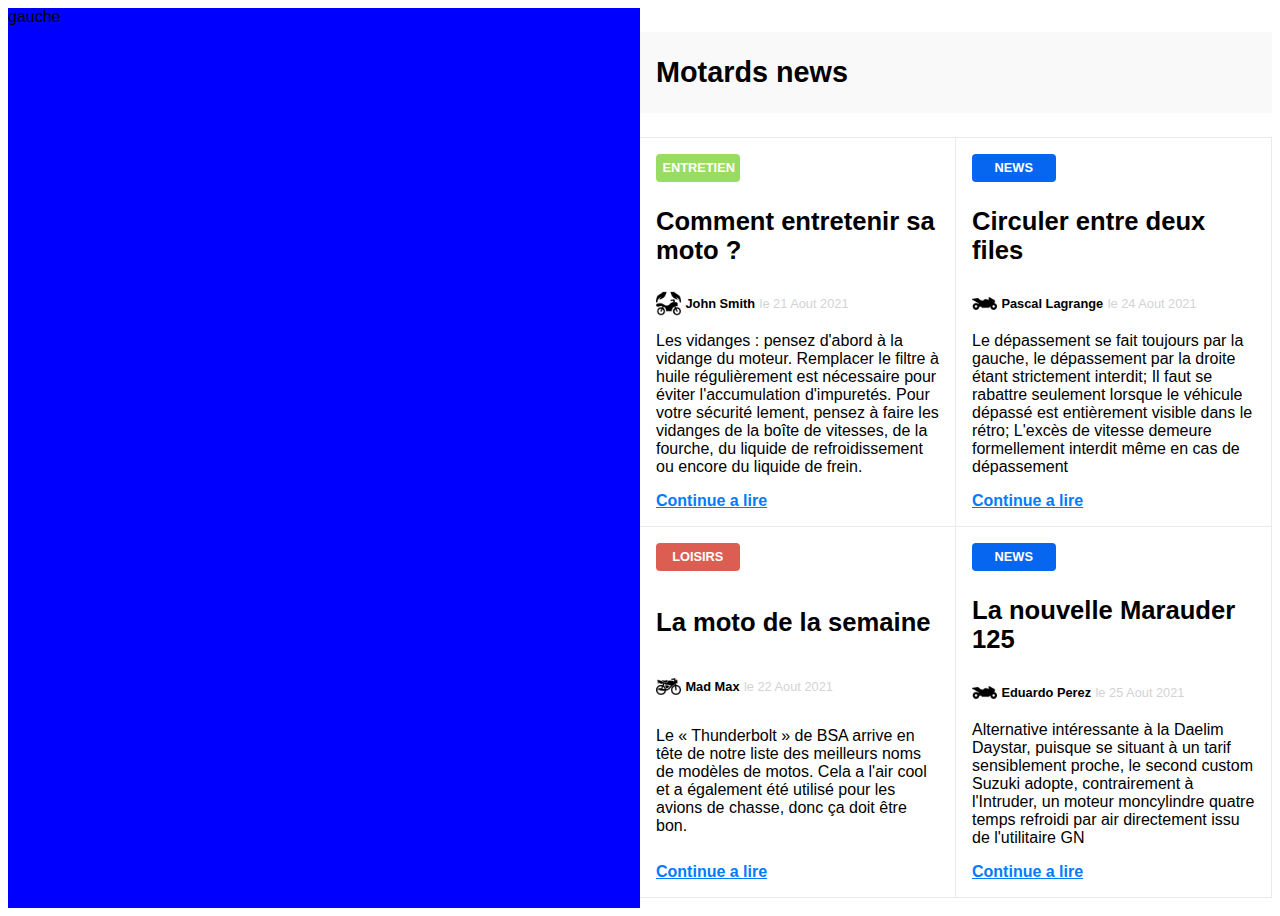
==== html/index.html @ b259f5bc "content right side ok" ====
<!DOCTYPE html>
<html lang="fr">

<head>
    <meta charset="UTF-8">
    <meta name="viewport" content="width=device-width, initial-scale=1.0">
    <link rel="stylesheet" href="/css/styles.css" />
    <title>Bikers</title>
</head>

<body>
    <div class="container">
        <div class="container__left">
            gauche
        </div>
        <div class="container__right">
            <h2 class="news--title">Motards news</h2>
            <div class="articles">
                <article class="article">
                    <span class="article__category article__category--maintenance">Entretien</span>
                    <h3 class="article__title">Comment entretenir sa moto ?</h3>
                    <div class="article__info">
                        <img class="article__info__picture" src="/moto.png" />
                        <span class="article__info__author">John Smith</span>
                        <span class="article__info__date">le 21 Aout 2021</span>
                    </div>
                    <p class="article__content">

                        Les vidanges : pensez d'abord à la vidange du moteur.
                        Remplacer le filtre à huile régulièrement est nécessaire
                        pour éviter l'accumulation d'impuretés. Pour votre sécurité
                        lement, pensez à faire les vidanges de la boîte de vitesses,
                        de la fourche, du liquide de refroidissement ou encore du
                        liquide de frein.
                    </p>
                    <a class="article__read"> Continue a lire</a>
                    <!-- https://www.lelynx.fr/assurance-moto/couverture/contrat/obligations/entretien/ -->
                </article>
                <article class="article">
                    <span class="article__category article__category--news">News</span>
                    <h3 class="article__title">Circuler entre deux files</h3>
                    <div class="article__info">
                        <img class="article__info__picture" src="/moto-de-course.png" />
                        <span class="article__info__author">Pascal Lagrange</span>
                        <span class="article__info__date">le 24 Aout 2021</span>
                    </div>
                    <p class="article__content">

                        Le dépassement se fait toujours par la gauche,
                        le dépassement par la droite étant strictement
                        interdit; Il faut se rabattre seulement lorsque
                        le véhicule dépassé est entièrement visible dans
                        le rétro; L'excès de vitesse demeure formellement
                        interdit même en cas de dépassement
                    </p>
                    <a class="article__read"> Continue a lire</a>
                    <!-- https://www.lelynx.fr/assurance-moto/couverture/contrat/obligations/entretien/ -->
                </article>
                <article class="article">
                    <span class="article__category article__category--favourite">Loisirs</span>
                    <h3 class="article__title">La moto de la semaine</h3>
                    <div class="article__info">
                        <img class="article__info__picture" src="/moto-noire.png" />
                        <span class="article__info__author">Mad Max</span>
                        <span class="article__info__date">le 22 Aout 2021</span>
                    </div>
                    <p class="article__content">

                        Le « Thunderbolt » de BSA arrive en tête de notre liste des meilleurs
                        noms de modèles de motos. Cela a l'air cool et a également été utilisé
                        pour les avions de chasse, donc ça doit être bon.
                    </p>
                    <a class="article__read"> Continue a lire</a>
                    <!-- https://www.lelynx.fr/assurance-moto/couverture/contrat/obligations/entretien/ -->
                </article>
                <article class="article">
                    <span class="article__category article__category--news">News</span>
                    <h3 class="article__title">La nouvelle Marauder 125 </h3>
                    <div class="article__info">
                        <img class="article__info__picture" src="/moto-de-course.png" />
                        <span class="article__info__author">Eduardo Perez</span>
                        <span class="article__info__date">le 25 Aout 2021</span>
                    </div>
                    <p class="article__content">

                        Alternative intéressante à la Daelim Daystar, puisque se
                        situant à un tarif sensiblement proche, le second custom
                        Suzuki adopte, contrairement à l'Intruder, un moteur
                        moncylindre quatre temps refroidi par air directement
                        issu de l'utilitaire GN
                    </p>
                    <a class="article__read"> Continue a lire</a>
                    <!-- https://www.lelynx.fr/assurance-moto/couverture/contrat/obligations/entretien/ -->
                </article>

            </div>
        </div>

    </div>

</body>

</html>
---- css/styles.css ----
body {
    font-family: sans-serif;
}

.container {
    display: flex;
    /* height: 100%; */

}

.container__left {
    width: 50%;
    height: 100vh;
    background-color: blue;

}

.container__right {
    width: 50%;
    height: 100vh;
    
}

.news--title {
    font-weight: bold;
    font-size: 1.8rem;
    padding:1.5rem 1rem;
    background-color: #f9f9f9;
}

.articles {
    
    display: flex;
    /* autorise le retour a la ligne des éléments qui dépassent */
    flex-wrap: wrap;
    border-bottom: 1px solid #eaeaea;
}

.article {
    background-color: white;
    width: 50%;
    padding: 1rem;
    box-sizing: border-box;
    border: 1px solid #eaeaea;
    border-left: none;
    border-bottom: none;
    /* nos items prennent 50% de la largeur du parent. */
    display: flex;
    flex-direction: column;
    justify-content: space-between;
}

.article__category {
    text-transform: uppercase;
    color: white;
    font-weight: bold;
    padding: 0.4rem;
    border-radius: 4px;
    font-size: 0.8rem;
    text-align: center;

    
}

.article__category--maintenance {
    background-color: #98DC62;
    width: 25%;
}

.article__category--news {
    background-color: #0766F0;
    width: 25%;
}

.article__category--favourite {
    background-color: #DC5E53;
    width: 25%;
}

.article__title {
    font-weight: bold;
    font-size: 1.6rem;

}

.article__info {}

.article__info__picture {
    width: 25px;
    height: 25px;
    vertical-align: middle;

}

.article__info__author {
    font-weight: bold;
    font-size: 0.8rem;
}

.article__info__date {
    color: lightgray;
    font-size: 0.8rem;
}

.article__content {}

.article__read {
    font-weight: bold;
    color:#007bff;
    text-decoration: underline ;
    cursor: pointer;
}
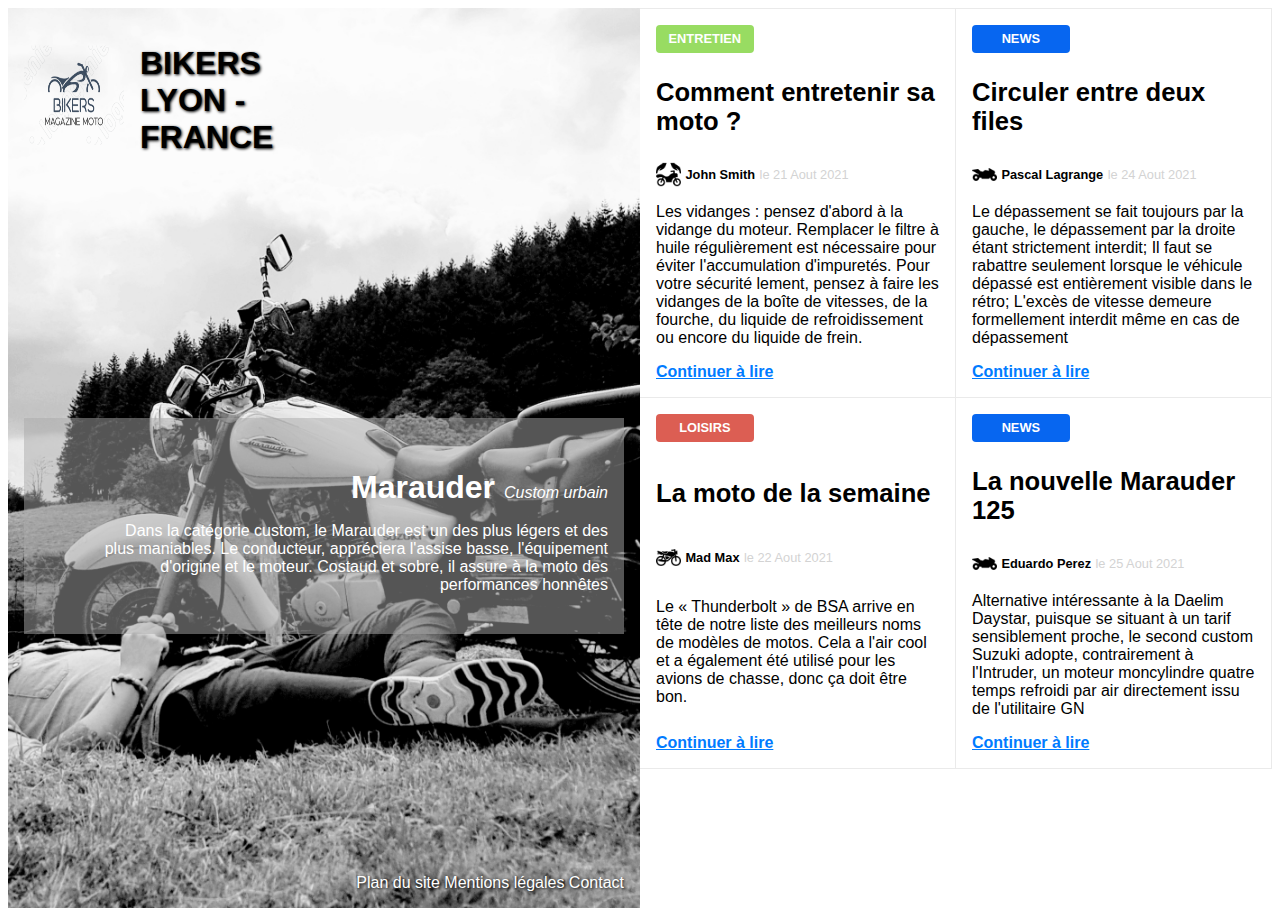
==== commit 4a8e6de2: "Integration html et css" ====
--- a/html/index.html
+++ b/html/index.html
@@ -11,10 +11,30 @@
 <body>
     <div class="container">
         <div class="container__left">
-            gauche
+            <h1 class="title">
+                <img alt="Logo Bikers" class="title__img" src="/9701669.png" />
+                <span class="title__text">
+                    Bikers Lyon - France
+                </span>
+            </h1>
+            <div class="intro">
+                <h2 class="intro__title">
+                    Marauder
+                    <span class="intro__subtitle">Custom urbain</span>
+                </h2>
+                <p> Dans la catégorie custom, le Marauder est un des plus légers et
+                    des plus maniables. Le conducteur, appréciera l'assise basse,
+                    l'équipement d'origine et le moteur. Costaud et sobre, il assure à la moto des performances honnêtes
+                </p class="intro__desc">
+            </div>
+            <nav class="bottom-links">
+                <a>Plan du site</a>
+                <a>Mentions légales</a>
+                <a>Contact</a>
+            </nav>
         </div>
         <div class="container__right">
-            <h2 class="news--title">Motards news</h2>
+
             <div class="articles">
                 <article class="article">
                     <span class="article__category article__category--maintenance">Entretien</span>
@@ -33,7 +53,7 @@
                         de la fourche, du liquide de refroidissement ou encore du
                         liquide de frein.
                     </p>
-                    <a class="article__read"> Continue a lire</a>
+                    <a class="article__read"> Continuer à lire</a>
                     <!-- https://www.lelynx.fr/assurance-moto/couverture/contrat/obligations/entretien/ -->
                 </article>
                 <article class="article">
@@ -53,7 +73,7 @@
                         le rétro; L'excès de vitesse demeure formellement
                         interdit même en cas de dépassement
                     </p>
-                    <a class="article__read"> Continue a lire</a>
+                    <a class="article__read"> Continuer à lire</a>
                     <!-- https://www.lelynx.fr/assurance-moto/couverture/contrat/obligations/entretien/ -->
                 </article>
                 <article class="article">
@@ -70,7 +90,7 @@
                         noms de modèles de motos. Cela a l'air cool et a également été utilisé
                         pour les avions de chasse, donc ça doit être bon.
                     </p>
-                    <a class="article__read"> Continue a lire</a>
+                    <a class="article__read"> Continuer à lire</a>
                     <!-- https://www.lelynx.fr/assurance-moto/couverture/contrat/obligations/entretien/ -->
                 </article>
                 <article class="article">
@@ -89,7 +109,7 @@
                         moncylindre quatre temps refroidi par air directement
                         issu de l'utilitaire GN
                     </p>
-                    <a class="article__read"> Continue a lire</a>
+                    <a class="article__read"> Continuer à lire</a>
                     <!-- https://www.lelynx.fr/assurance-moto/couverture/contrat/obligations/entretien/ -->
                 </article>
 
--- a/css/styles.css
+++ b/css/styles.css
@@ -11,13 +11,73 @@
 .container__left {
     width: 50%;
     height: 100vh;
-    background-color: blue;
+    background-image: url('/jpg.jpg');
+    background-size: cover;
+    background-position: center;
+    display: flex;
+    flex-direction: column;
+    justify-content: space-between;
+    box-sizing: border-box;
+    padding: 1rem 1rem;
+    /* position: relative; */
+
 
 }
 
+.title{
+    color:black;
+    text-transform:uppercase;
+    font-size: 2rem;
+    width: 250px;
+    display: flex;
+    align-items: flex-start;
+}
+.title__text {
+    font-weight: bold;
+    text-shadow: 1px 1px 3px rgba(0, 0, 0, 1);
+  }
+  
+  .title__img {
+    width: 100px;
+    height: 100px;
+    margin-right: 1rem;
+  }
+  
+.intro {
+    /* rgba : le a = l'alpha = la transparence. entre 0 et 1 */
+    background-color: rgba(170, 170, 170, 0.5);
+    color: white;
+    padding: 1.5rem 1rem 1.5rem 5rem;
+    text-align: right;
+}
+.intro__title {
+    font-size: 2rem;
+    font-weight: bold;
+    margin-bottom: 1rem;
+}
+.intro__subtitle {
+    font-size: 1rem;
+    font-style: italic;
+    font-weight: normal;
+}
+.intro__desc {
+    line-height: 1.2rem;
+}
+.bottom-links {
+    color: white;
+    text-align: right;
+    text-shadow: 1px 1px 3px rgba(0, 0, 0, 1);
+    cursor: pointer;
+    /* position: absolute;
+    bottom:0.5rem ;
+    right:1rem ; */
+}
+/* fin section left articles*/
+/* Section right articles*/
 .container__right {
     width: 50%;
     height: 100vh;
+    overflow-y: scroll;
     
 }
 
@@ -64,17 +124,17 @@
 
 .article__category--maintenance {
     background-color: #98DC62;
-    width: 25%;
+    width: 30%;
 }
 
 .article__category--news {
     background-color: #0766F0;
-    width: 25%;
+    width: 30%;
 }
 
 .article__category--favourite {
     background-color: #DC5E53;
-    width: 25%;
+    width: 30%;
 }
 
 .article__title {
@@ -98,7 +158,7 @@
 }
 
 .article__info__date {
-    color: lightgray;
+    color: lightgrey;
     font-size: 0.8rem;
 }
 
@@ -109,4 +169,6 @@
     color:#007bff;
     text-decoration: underline ;
     cursor: pointer;
-}+}
+
+/* fin section right articles*/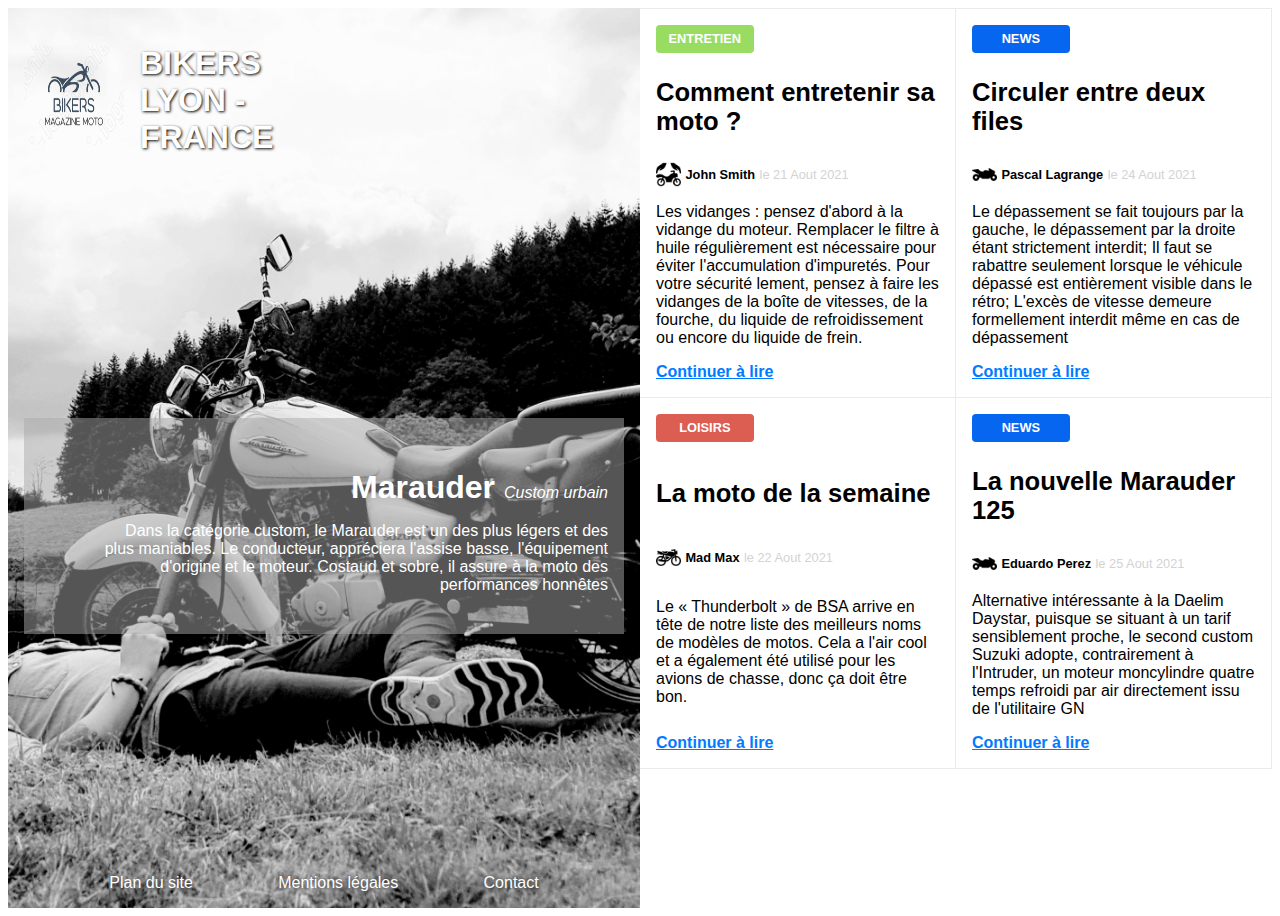
==== commit 3d3201a1: "html et css page sitemap" ====
--- a/html/index.html
+++ b/html/index.html
@@ -4,15 +4,16 @@
 <head>
     <meta charset="UTF-8">
     <meta name="viewport" content="width=device-width, initial-scale=1.0">
+    <meta http-equiv="X-UA-Compatible" content="ie=edge">
     <link rel="stylesheet" href="/css/styles.css" />
     <title>Bikers</title>
 </head>
 
-<body>
+<body id="home-page">
     <div class="container">
-        <div class="container__left">
+        <div id="container__left">
             <h1 class="title">
-                <img alt="Logo Bikers" class="title__img" src="/9701669.png" />
+                <img href="/html/index.html" alt="Logo Bikers" class="title__img" src="/images/9701669.png" />
                 <span class="title__text">
                     Bikers Lyon - France
                 </span>
@@ -28,19 +29,19 @@
                 </p class="intro__desc">
             </div>
             <nav class="bottom-links">
-                <a>Plan du site</a>
-                <a>Mentions légales</a>
-                <a>Contact</a>
+                <a target="blank" href="/html/sitemap.html">Plan du site</a>
+                <a href="#">Mentions légales</a>
+                <a target="blank" href="/html/contact.html">Contact</a>
             </nav>
         </div>
-        <div class="container__right">
+        <div id="container__right">
 
             <div class="articles">
                 <article class="article">
                     <span class="article__category article__category--maintenance">Entretien</span>
                     <h3 class="article__title">Comment entretenir sa moto ?</h3>
                     <div class="article__info">
-                        <img class="article__info__picture" src="/moto.png" />
+                        <img class="article__info__picture" src="/images/moto.png" />
                         <span class="article__info__author">John Smith</span>
                         <span class="article__info__date">le 21 Aout 2021</span>
                     </div>
@@ -60,7 +61,7 @@
                     <span class="article__category article__category--news">News</span>
                     <h3 class="article__title">Circuler entre deux files</h3>
                     <div class="article__info">
-                        <img class="article__info__picture" src="/moto-de-course.png" />
+                        <img class="article__info__picture" src="/images/moto-de-course.png" />
                         <span class="article__info__author">Pascal Lagrange</span>
                         <span class="article__info__date">le 24 Aout 2021</span>
                     </div>
@@ -80,7 +81,7 @@
                     <span class="article__category article__category--favourite">Loisirs</span>
                     <h3 class="article__title">La moto de la semaine</h3>
                     <div class="article__info">
-                        <img class="article__info__picture" src="/moto-noire.png" />
+                        <img class="article__info__picture" src="/images/moto-noire.png" />
                         <span class="article__info__author">Mad Max</span>
                         <span class="article__info__date">le 22 Aout 2021</span>
                     </div>
@@ -97,7 +98,7 @@
                     <span class="article__category article__category--news">News</span>
                     <h3 class="article__title">La nouvelle Marauder 125 </h3>
                     <div class="article__info">
-                        <img class="article__info__picture" src="/moto-de-course.png" />
+                        <img class="article__info__picture" src="/images/moto-de-course.png" />
                         <span class="article__info__author">Eduardo Perez</span>
                         <span class="article__info__date">le 25 Aout 2021</span>
                     </div>
--- a/css/styles.css
+++ b/css/styles.css
@@ -1,174 +1,343 @@
 body {
-    font-family: sans-serif;
+  font-family: sans-serif;
 }
 
 .container {
-    display: flex;
-    /* height: 100%; */
-
-}
-
-.container__left {
-    width: 50%;
-    height: 100vh;
-    background-image: url('/jpg.jpg');
-    background-size: cover;
-    background-position: center;
-    display: flex;
-    flex-direction: column;
-    justify-content: space-between;
-    box-sizing: border-box;
-    padding: 1rem 1rem;
-    /* position: relative; */
-
-
-}
-
-.title{
-    color:black;
-    text-transform:uppercase;
-    font-size: 2rem;
-    width: 250px;
-    display: flex;
-    align-items: flex-start;
-}
+  display: flex;
+  /* height: 100%; */
+}
+
+#container__left {
+  width: 50%;
+  height: 100vh;
+  background-image: url('/images/jpg.jpg');
+  background-size: cover;
+  background-position: center;
+  display: flex;
+  flex-direction: column;
+  justify-content: space-between;
+  box-sizing: border-box;
+  padding: 1rem 1rem
+}
+
+.contact #container__left {
+  background-image: url('/images/aerial.jpg');
+  /* <a href="https://fr.freepik.com/photos/nature">Nature photo créé par wirestock - fr.freepik.com</a> */
+  background-size: cover;
+  background-position: center;
+}
+
+.title {
+  color: black;
+  text-transform: uppercase;
+  font-size: 2rem;
+  width: 250px;
+  display: flex;
+  align-items: flex-start;
+}
+
 .title__text {
-    font-weight: bold;
-    text-shadow: 1px 1px 3px rgba(0, 0, 0, 1);
-  }
-  
-  .title__img {
-    width: 100px;
-    height: 100px;
-    margin-right: 1rem;
-  }
-  
+  font-weight: bold;
+  text-shadow: 1px 1px 3px rgba(0, 0, 0, 1);
+  color: white;
+}
+
+.title__img {
+  width: 100px;
+  height: 100px;
+  margin-right: 1rem;
+  color: white;
+}
+
 .intro {
-    /* rgba : le a = l'alpha = la transparence. entre 0 et 1 */
-    background-color: rgba(170, 170, 170, 0.5);
-    color: white;
-    padding: 1.5rem 1rem 1.5rem 5rem;
-    text-align: right;
-}
+  /* rgba : le a = l'alpha = la transparence. entre 0 et 1 */
+  background-color: rgba(170, 170, 170, 0.5);
+  color: white;
+  padding: 1.5rem 1rem 1.5rem 5rem;
+  text-align: right;
+}
+
 .intro__title {
-    font-size: 2rem;
-    font-weight: bold;
-    margin-bottom: 1rem;
-}
+  font-size: 2rem;
+  font-weight: bold;
+  margin-bottom: 1rem;
+}
+
 .intro__subtitle {
-    font-size: 1rem;
-    font-style: italic;
-    font-weight: normal;
-}
+  font-size: 1rem;
+  font-style: italic;
+  font-weight: normal;
+}
+
 .intro__desc {
-    line-height: 1.2rem;
-}
+  line-height: 1.2rem;
+}
+
 .bottom-links {
-    color: white;
-    text-align: right;
-    text-shadow: 1px 1px 3px rgba(0, 0, 0, 1);
-    cursor: pointer;
-    /* position: absolute;
-    bottom:0.5rem ;
-    right:1rem ; */
-}
+  color: white;
+  text-align: right;
+  cursor: pointer;
+  display: flex;
+  justify-content: space-evenly;
+}
+
+.bottom-links a {
+  text-decoration: none;
+  color: white;
+  text-shadow: 0 0 4px #333;
+}
+
 /* fin section left articles*/
+
 /* Section right articles*/
-.container__right {
-    width: 50%;
-    height: 100vh;
-    overflow-y: scroll;
-    
+#container__right {
+  width: 50%;
+  height: 100vh;
+  overflow-y: scroll;
 }
 
 .news--title {
-    font-weight: bold;
-    font-size: 1.8rem;
-    padding:1.5rem 1rem;
-    background-color: #f9f9f9;
+  font-weight: bold;
+  font-size: 1.8rem;
+  padding: 1.5rem 1rem;
+  background-color: #f9f9f9;
 }
 
 .articles {
-    
-    display: flex;
-    /* autorise le retour a la ligne des éléments qui dépassent */
-    flex-wrap: wrap;
-    border-bottom: 1px solid #eaeaea;
+
+  display: flex;
+  /* autorise le retour a la ligne des éléments qui dépassent */
+  flex-wrap: wrap;
+  border-bottom: 1px solid #eaeaea;
 }
 
 .article {
-    background-color: white;
-    width: 50%;
-    padding: 1rem;
-    box-sizing: border-box;
-    border: 1px solid #eaeaea;
-    border-left: none;
-    border-bottom: none;
-    /* nos items prennent 50% de la largeur du parent. */
-    display: flex;
-    flex-direction: column;
-    justify-content: space-between;
+  background-color: white;
+  width: 50%;
+  padding: 1rem;
+  box-sizing: border-box;
+  border: 1px solid #eaeaea;
+  border-left: none;
+  border-bottom: none;
+  /* nos items prennent 50% de la largeur du parent. */
+  display: flex;
+  flex-direction: column;
+  justify-content: space-between;
 }
 
 .article__category {
-    text-transform: uppercase;
-    color: white;
-    font-weight: bold;
-    padding: 0.4rem;
-    border-radius: 4px;
-    font-size: 0.8rem;
-    text-align: center;
-
-    
+  text-transform: uppercase;
+  color: white;
+  font-weight: bold;
+  padding: 0.4rem;
+  border-radius: 4px;
+  font-size: 0.8rem;
+  text-align: center;
 }
 
 .article__category--maintenance {
-    background-color: #98DC62;
-    width: 30%;
+  background-color: #98DC62;
+  width: 30%;
 }
 
 .article__category--news {
-    background-color: #0766F0;
-    width: 30%;
+  background-color: #0766F0;
+  width: 30%;
 }
 
 .article__category--favourite {
-    background-color: #DC5E53;
-    width: 30%;
+  background-color: #DC5E53;
+  width: 30%;
 }
 
 .article__title {
-    font-weight: bold;
-    font-size: 1.6rem;
-
-}
-
-.article__info {}
+  font-weight: bold;
+  font-size: 1.6rem;
+
+}
+
 
 .article__info__picture {
-    width: 25px;
-    height: 25px;
-    vertical-align: middle;
+  width: 25px;
+  height: 25px;
+  vertical-align: middle;
 
 }
 
 .article__info__author {
-    font-weight: bold;
-    font-size: 0.8rem;
+  font-weight: bold;
+  font-size: 0.8rem;
 }
 
 .article__info__date {
-    color: lightgrey;
-    font-size: 0.8rem;
-}
-
-.article__content {}
+  color: lightgrey;
+  font-size: 0.8rem;
+}
+
 
 .article__read {
-    font-weight: bold;
-    color:#007bff;
-    text-decoration: underline ;
-    cursor: pointer;
-}
-
-/* fin section right articles*/+  font-weight: bold;
+  color: #007bff;
+  text-decoration: underline;
+  cursor: pointer;
+}
+
+/* fin section right articles*/
+
+/* section formulaire 
+  } */
+#container-header {
+  border-bottom: 1px solid #eaeaea;
+  padding: 1em 2em;
+  background-color: #f9f9f9;
+
+}
+
+#contact {
+  display: flex;
+  padding: 2em;
+  margin: 2em;
+  border: 1px solid #eaeaea;
+}
+
+#form {
+  width: 100%;
+}
+
+#form fieldset {
+  border-left: 1px solid #4cced3;
+  padding: .5em 1em 0;
+  margin-bottom: 2em;
+}
+
+#form legend {
+  margin-left: -.3em;
+  font-size: 1.1em;
+}
+
+.form-row {
+  display: flex;
+  margin-bottom: .4em;
+}
+
+.form-row .label {
+  flex-basis: 30%;
+  margin: 0;
+  padding-right: 3%;
+}
+
+/* tous les enfants direct d'un élément ayant la class form-row */
+/* sauf les .label, vu qu'ils ont des règles plus spécifiques définies juste au dessus 😉 */
+.form-row>* {
+  flex-basis: 70%;
+}
+
+.input-group {
+  display: flex;
+  align-items: center;
+}
+
+.input-group>* {
+  margin: 0 .5em 0 0;
+}
+
+/* moche mais bon, sinon la cochette prend toute la largeur (enfin, 70%), pas sûr que ça rende bien sur tous les navigateurs 🤔 */
+#info {
+  flex-basis: 1em;
+}
+
+#contact input[type=text],
+#contact input[type=email],
+#contact textarea,
+#contact select {
+  background-color: #f9f9f9;
+  border: none;
+  border-bottom: 1px solid #4cced3;
+}
+
+#contact input[type=email] {
+  width: 100%;
+}
+
+#contact textarea {
+  padding: .2em;
+  width: 100%;
+}
+
+#contact button {
+  background-color: #4cced3;
+  color: white;
+  font-weight: 700;
+  border: none;
+  border-radius: 5px;
+  font-size: 1.3em;
+  padding: 5px 10px;
+}
+
+/* fin de section formulaire 
+  } */
+
+/* section plan du site*/
+.sitemap__container {
+  width: 100%;
+  height: 100vh;
+  /* Image par <a href="https://pixabay.com/fr/users/decrand-14902286/?utm_source=link-attribution&amp;utm_medium=referral&amp;utm_campaign=image&amp;utm_content=4854019">decrand</a> de <a href="https://pixabay.com/fr/?utm_source=link-attribution&amp;utm_medium=referral&amp;utm_campaign=image&amp;utm_content=4854019">Pixabay</a> */
+  background-image: url('/images/harley-4854019_1920.jpg');
+  background-size: cover;
+  background-position: center;
+  display: flex;
+  justify-content: space-between;
+  flex-direction: column;
+  box-sizing: border-box;
+  padding: 1rem 1rem
+}
+
+.sitemap__index {
+  color: black;
+  text-transform: uppercase;
+  font-size: 2rem;
+  width: 250px;
+  display: flex;
+  align-items: flex-start;
+}
+
+.sitemap__title {
+
+  color: white;
+  text-transform: uppercase;
+  font-size: 2rem;
+  width: 100%;
+  display: flex;
+  align-items: center;
+  justify-content: space-around;
+  font-weight: bold;
+  text-shadow: 1px 1px 3px rgba(0, 0, 0, 1);
+}
+
+.sitemap__content {
+  display: flex;
+  flex-direction: column;
+  flex-wrap: wrap;
+  align-content: space-around;
+}
+
+.sitemap__link {
+  text-decoration: none;
+  color: white;
+  text-shadow: 1px 1px 3px rgba(0, 0, 0, 1);
+}
+
+.sitemap__home {
+  font-size: 30px;
+  padding: 1.5rem;
+}
+
+.sitemap__nav {
+  font-size: 21px;
+  padding: 1rem 1rem 1rem 5rem;
+}
+
+
+.sitemap__link__point {
+  font-size: 50px;
+}
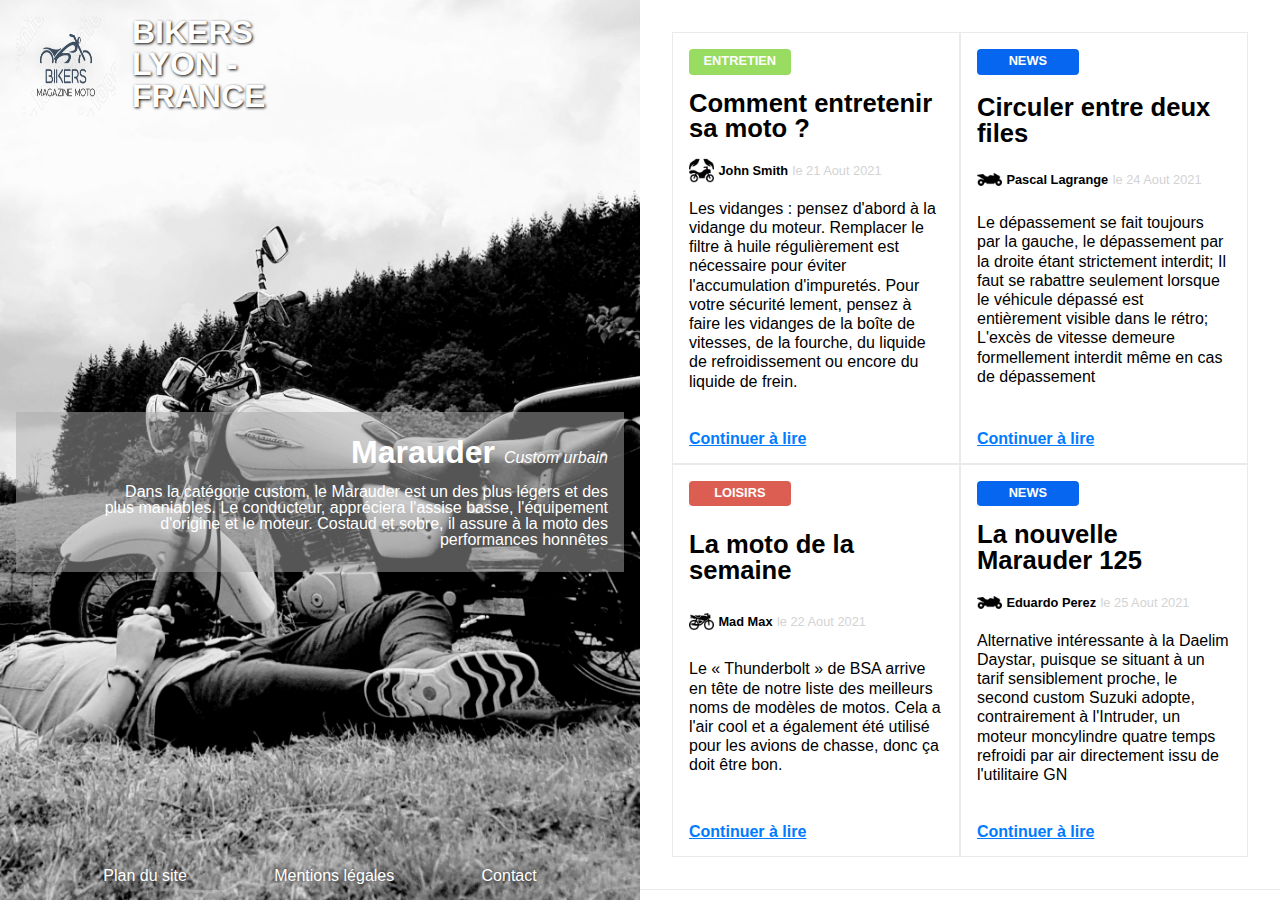
==== commit 49d3f6c8: "Adaptation to responsive home page" ====
--- a/html/index.html
+++ b/html/index.html
@@ -4,7 +4,10 @@
 <head>
     <meta charset="UTF-8">
     <meta name="viewport" content="width=device-width, initial-scale=1.0">
+
+
     <meta http-equiv="X-UA-Compatible" content="ie=edge">
+    <link rel="stylesheet" href="/css/reset.css" />
     <link rel="stylesheet" href="/css/styles.css" />
     <title>Bikers</title>
 </head>
@@ -30,12 +33,11 @@
             </div>
             <nav class="bottom-links">
                 <a target="blank" href="/html/sitemap.html">Plan du site</a>
-                <a href="#">Mentions légales</a>
+                <a target="blank" href="/html/mentions.html">Mentions légales</a>
                 <a target="blank" href="/html/contact.html">Contact</a>
             </nav>
         </div>
         <div id="container__right">
-
             <div class="articles">
                 <article class="article">
                     <span class="article__category article__category--maintenance">Entretien</span>
@@ -46,7 +48,6 @@
                         <span class="article__info__date">le 21 Aout 2021</span>
                     </div>
                     <p class="article__content">
-
                         Les vidanges : pensez d'abord à la vidange du moteur.
                         Remplacer le filtre à huile régulièrement est nécessaire
                         pour éviter l'accumulation d'impuretés. Pour votre sécurité
@@ -54,8 +55,8 @@
                         de la fourche, du liquide de refroidissement ou encore du
                         liquide de frein.
                     </p>
-                    <a class="article__read"> Continuer à lire</a>
-                    <!-- https://www.lelynx.fr/assurance-moto/couverture/contrat/obligations/entretien/ -->
+                    <a href="https://www.lelynx.fr/assurance-moto/couverture/contrat/obligations/entretien/"
+                        class="article__read"> Continuer à lire</a>
                 </article>
                 <article class="article">
                     <span class="article__category article__category--news">News</span>
@@ -66,7 +67,6 @@
                         <span class="article__info__date">le 24 Aout 2021</span>
                     </div>
                     <p class="article__content">
-
                         Le dépassement se fait toujours par la gauche,
                         le dépassement par la droite étant strictement
                         interdit; Il faut se rabattre seulement lorsque
@@ -74,8 +74,8 @@
                         le rétro; L'excès de vitesse demeure formellement
                         interdit même en cas de dépassement
                     </p>
-                    <a class="article__read"> Continuer à lire</a>
-                    <!-- https://www.lelynx.fr/assurance-moto/couverture/contrat/obligations/entretien/ -->
+                    <a href="https://www.lelynx.fr/assurance-moto/securite-routiere/code-route/depassement-dangereux/"
+                        class="article__read"> Continuer à lire</a>
                 </article>
                 <article class="article">
                     <span class="article__category article__category--favourite">Loisirs</span>
@@ -86,13 +86,12 @@
                         <span class="article__info__date">le 22 Aout 2021</span>
                     </div>
                     <p class="article__content">
-
                         Le « Thunderbolt » de BSA arrive en tête de notre liste des meilleurs
                         noms de modèles de motos. Cela a l'air cool et a également été utilisé
                         pour les avions de chasse, donc ça doit être bon.
                     </p>
-                    <a class="article__read"> Continuer à lire</a>
-                    <!-- https://www.lelynx.fr/assurance-moto/couverture/contrat/obligations/entretien/ -->
+                    <a href="https://www.motoplanete.com/BSA/7553/Thunderbolt-650-1962/contact.html"
+                        class="article__read"> Continuer à lire</a>
                 </article>
                 <article class="article">
                     <span class="article__category article__category--news">News</span>
@@ -103,17 +102,15 @@
                         <span class="article__info__date">le 25 Aout 2021</span>
                     </div>
                     <p class="article__content">
-
                         Alternative intéressante à la Daelim Daystar, puisque se
                         situant à un tarif sensiblement proche, le second custom
                         Suzuki adopte, contrairement à l'Intruder, un moteur
                         moncylindre quatre temps refroidi par air directement
                         issu de l'utilitaire GN
                     </p>
-                    <a class="article__read"> Continuer à lire</a>
-                    <!-- https://www.lelynx.fr/assurance-moto/couverture/contrat/obligations/entretien/ -->
+                    <a href="https://125custom.skyrock.com/3072687931-MARAUDER.html" class="article__read"> Continuer à
+                        lire</a>
                 </article>
-
             </div>
         </div>
 
--- a/css/styles.css
+++ b/css/styles.css
@@ -6,6 +6,8 @@
   display: flex;
   /* height: 100%; */
 }
+
+/* Section left articles*/
 
 #container__left {
   width: 50%;
@@ -50,7 +52,6 @@
 }
 
 .intro {
-  /* rgba : le a = l'alpha = la transparence. entre 0 et 1 */
   background-color: rgba(170, 170, 170, 0.5);
   color: white;
   padding: 1.5rem 1rem 1.5rem 5rem;
@@ -61,6 +62,7 @@
   font-size: 2rem;
   font-weight: bold;
   margin-bottom: 1rem;
+  
 }
 
 .intro__subtitle {
@@ -109,6 +111,7 @@
   /* autorise le retour a la ligne des éléments qui dépassent */
   flex-wrap: wrap;
   border-bottom: 1px solid #eaeaea;
+  padding: 2rem;
 }
 
 .article {
@@ -117,9 +120,7 @@
   padding: 1rem;
   box-sizing: border-box;
   border: 1px solid #eaeaea;
-  border-left: none;
-  border-bottom: none;
-  /* nos items prennent 50% de la largeur du parent. */
+
   display: flex;
   flex-direction: column;
   justify-content: space-between;
@@ -137,23 +138,23 @@
 
 .article__category--maintenance {
   background-color: #98DC62;
-  width: 30%;
+  width: 35%;
 }
 
 .article__category--news {
   background-color: #0766F0;
-  width: 30%;
+  width: 35%;
 }
 
 .article__category--favourite {
   background-color: #DC5E53;
-  width: 30%;
+  width: 35%;
 }
 
 .article__title {
   font-weight: bold;
   font-size: 1.6rem;
-
+  margin: 1rem 0rem;
 }
 
 
@@ -174,12 +175,17 @@
   font-size: 0.8rem;
 }
 
+.article__content {
+  margin-top: 1rem;
+  line-height: 1.2rem;
+}
 
 .article__read {
   font-weight: bold;
   color: #007bff;
   text-decoration: underline;
   cursor: pointer;
+  padding-top: 2.5rem;
 }
 
 /* fin section right articles*/
@@ -281,7 +287,6 @@
 .sitemap__container {
   width: 100%;
   height: 100vh;
-  /* Image par <a href="https://pixabay.com/fr/users/decrand-14902286/?utm_source=link-attribution&amp;utm_medium=referral&amp;utm_campaign=image&amp;utm_content=4854019">decrand</a> de <a href="https://pixabay.com/fr/?utm_source=link-attribution&amp;utm_medium=referral&amp;utm_campaign=image&amp;utm_content=4854019">Pixabay</a> */
   background-image: url('/images/harley-4854019_1920.jpg');
   background-size: cover;
   background-position: center;
@@ -301,7 +306,7 @@
   align-items: flex-start;
 }
 
-.sitemap__title {
+.title__page {
 
   color: white;
   text-transform: uppercase;
@@ -341,3 +346,158 @@
 .sitemap__link__point {
   font-size: 50px;
 }
+
+/* Fin de section plan du site*/
+/* Section Mentions légales 
+  } */
+#legal {
+  width: 25%;
+  color: grey;
+  text-shadow: 0px 0px 0px rgb(0 0 0);
+
+}
+
+.legal__container {
+  width: 100%;
+  height: 100vh;
+
+  background-color: white;
+  background-size: cover;
+  background-position: center;
+  display: flex;
+  justify-content: space-between;
+  flex-direction: column;
+  box-sizing: border-box;
+  padding: 1rem 1rem
+}
+
+.legal__sub {
+  font-size: 20px;
+  padding: 0.5rem 2rem;
+  font-weight: bold;
+  width: 201%;
+}
+
+.legal__text {
+  padding: 0rem 3rem;
+  font-size: 16px;
+  width: 100%;
+}
+
+.legal .title__page {
+  color: grey;
+
+}
+
+.legal__link {
+  /* text-decoration: none; */
+  color: grey;
+  text-shadow: 1px 0px 0px rgb(0 0 0);
+}
+
+.legal .bottom-links a {
+  color: grey;
+  text-shadow: 0 0 1px #333;
+  padding: 1rem 0rem;
+}
+
+/* Fin de section Mentions légales 
+  } */
+
+
+
+@media (max-width: 768px) {
+
+  /* Debut responsive pour mobile index.html */
+
+  .articles {
+
+    display: flex;
+    /* autorise le retour a la ligne des éléments qui dépassent */
+    flex-wrap: wrap;
+    border-bottom: 1px solid #eaeaea;
+    padding: 0rem;
+  }
+
+  .article {
+    background-color: white;
+    width: 50%;
+    padding: 1rem 0.5rem;
+    box-sizing: border-box;
+    border: 1px solid #eaeaea;
+  
+    display: flex;
+    flex-direction: column;
+    justify-content: space-between;
+  }
+  .container {
+    display: flex;
+    flex-direction: column;
+    
+  }
+
+  #container__left {
+    height: 62vh;
+    background-image: url('/images/jpg.jpg');
+    background-size: cover;
+    background-position: center;
+    display: flex;
+    flex-direction: column;
+    justify-content: space-between;
+    box-sizing: border-box;
+    padding: 1rem 1rem;
+    width: 100%;
+  }
+
+  #container__right {
+    width: 100%;
+    height: auto;
+    overflow-y: hidden;
+
+  }
+
+  .intro {
+    background-color: rgba(170, 170, 170, 0.5);
+    color: white;
+    padding: -0.5rem 1rem 1.5rem 5rem;
+    text-align: right;
+  }
+
+  .intro__title {
+    font-size: 1.5rem;
+    font-weight: bold;
+    margin-bottom: 1rem;
+}
+
+  .article__category--maintenance {
+    background-color: #98DC62;
+    width: 63%;
+  }
+
+  .article__category--news {
+    background-color: #0766F0;
+    width: 63%;
+  }
+
+  .article__category--favourite {
+    background-color: #DC5E53;
+    width: 63%;
+  }
+
+  .article__title {
+    font-weight: bold;
+    font-size: 1.6rem;
+    margin: 1rem 0rem;
+  }
+
+  .article__read {
+    font-weight: bold;
+    color: #007bff;
+    text-decoration: underline;
+    cursor: pointer;
+    margin-top: 0.5rem;
+  }
+
+  /* Fin responsive pour mobile index.html */
+
+}